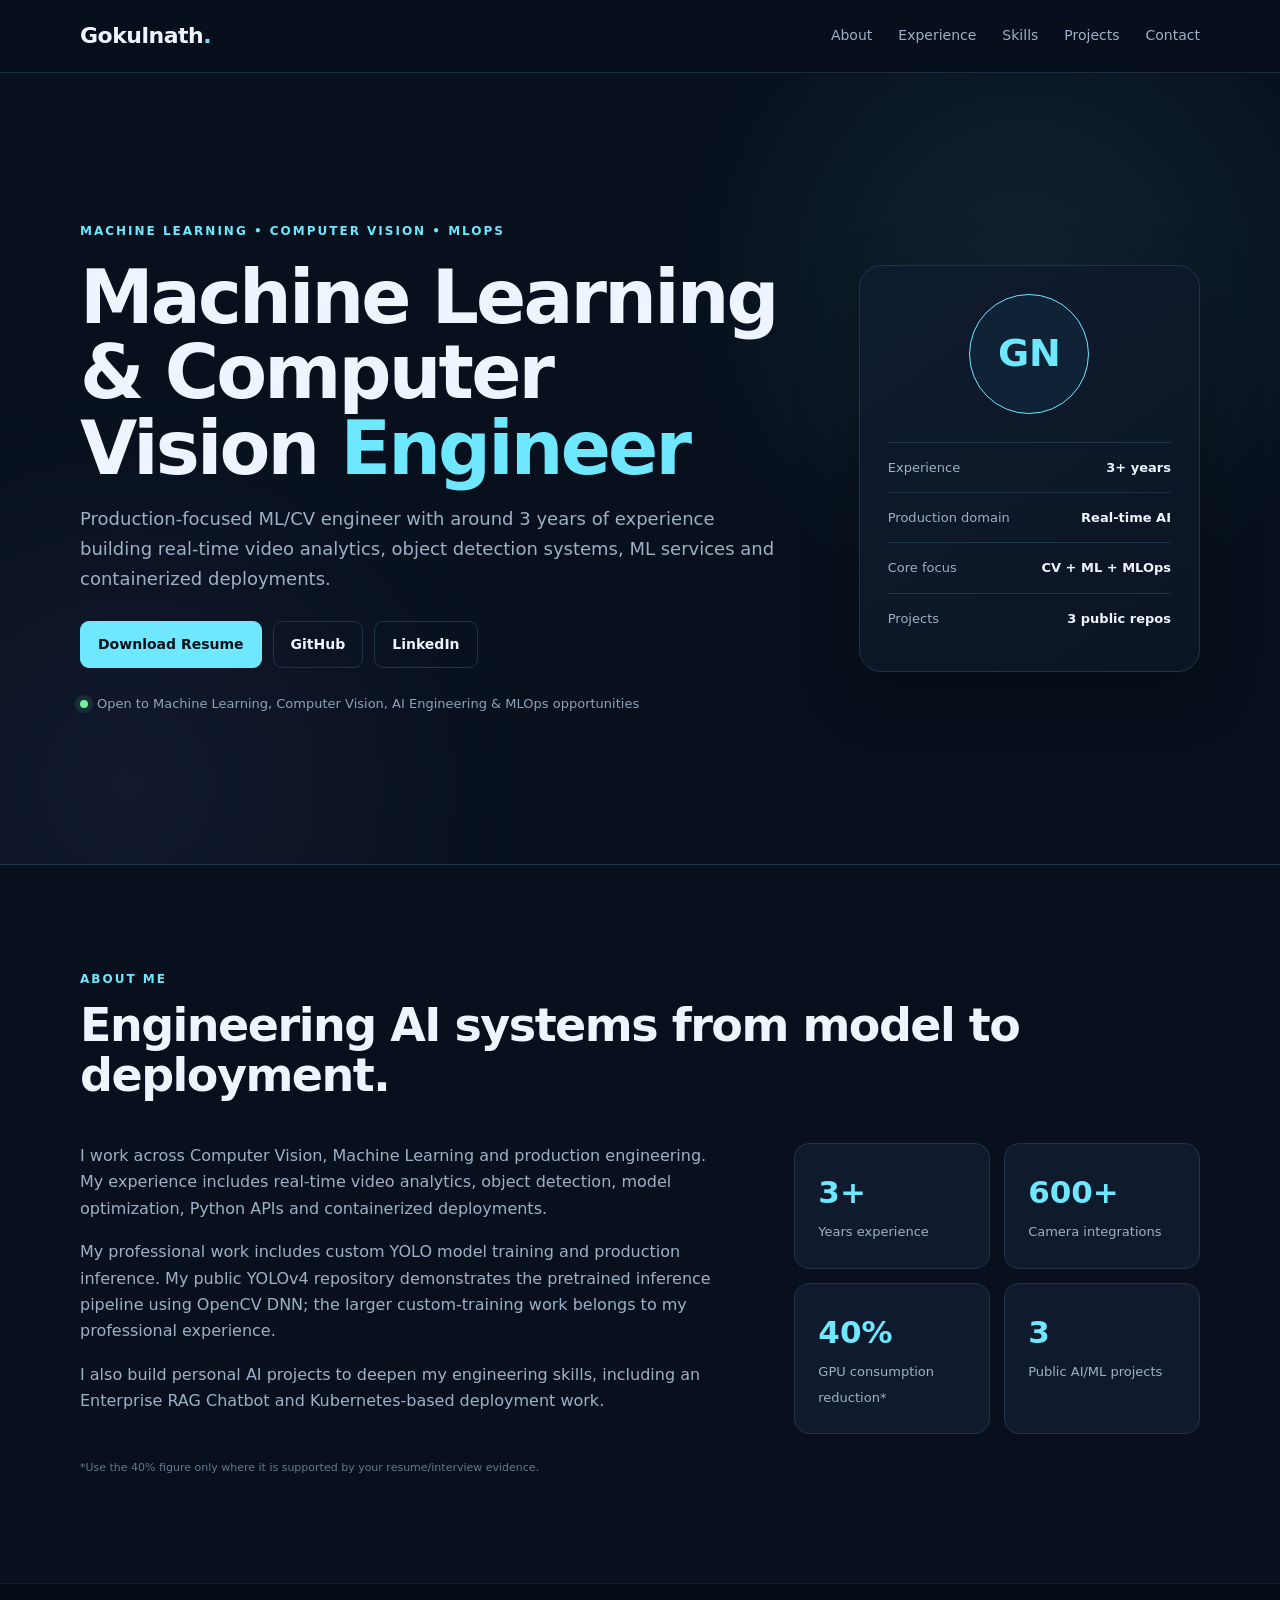
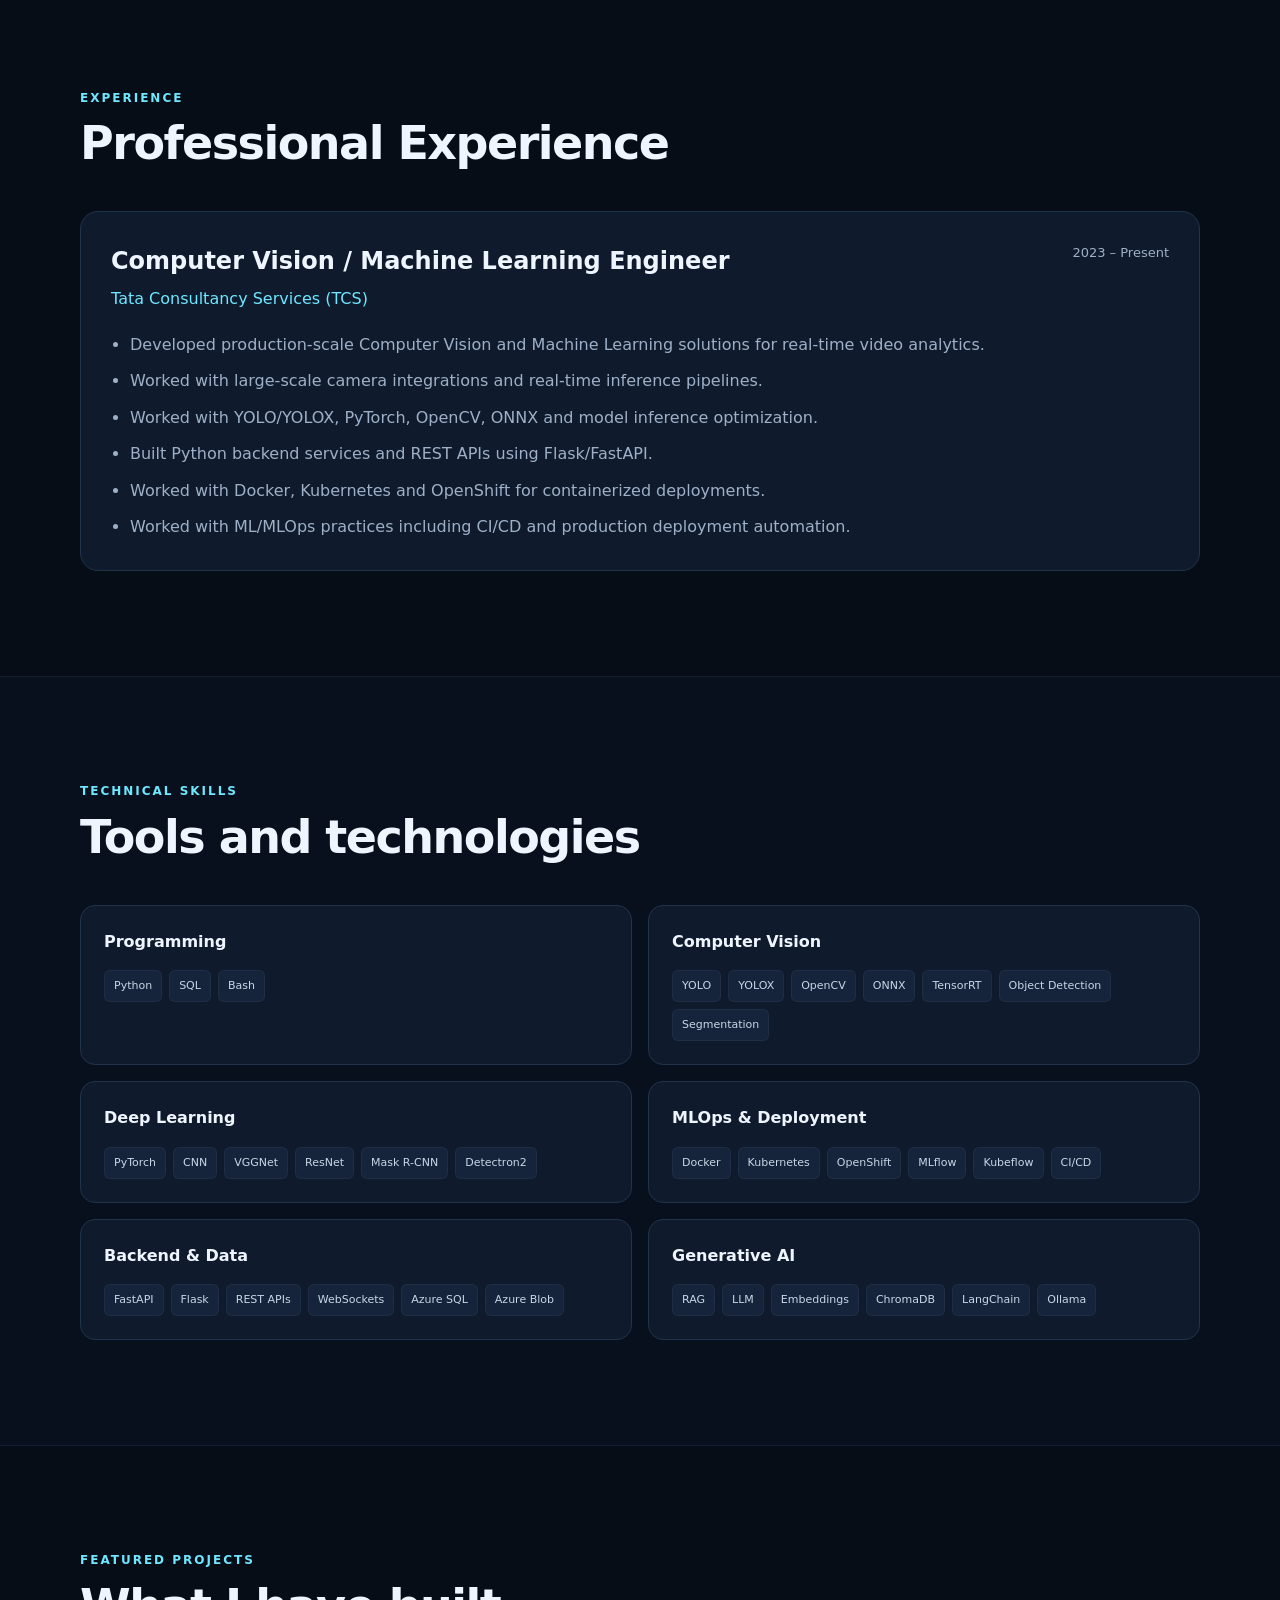
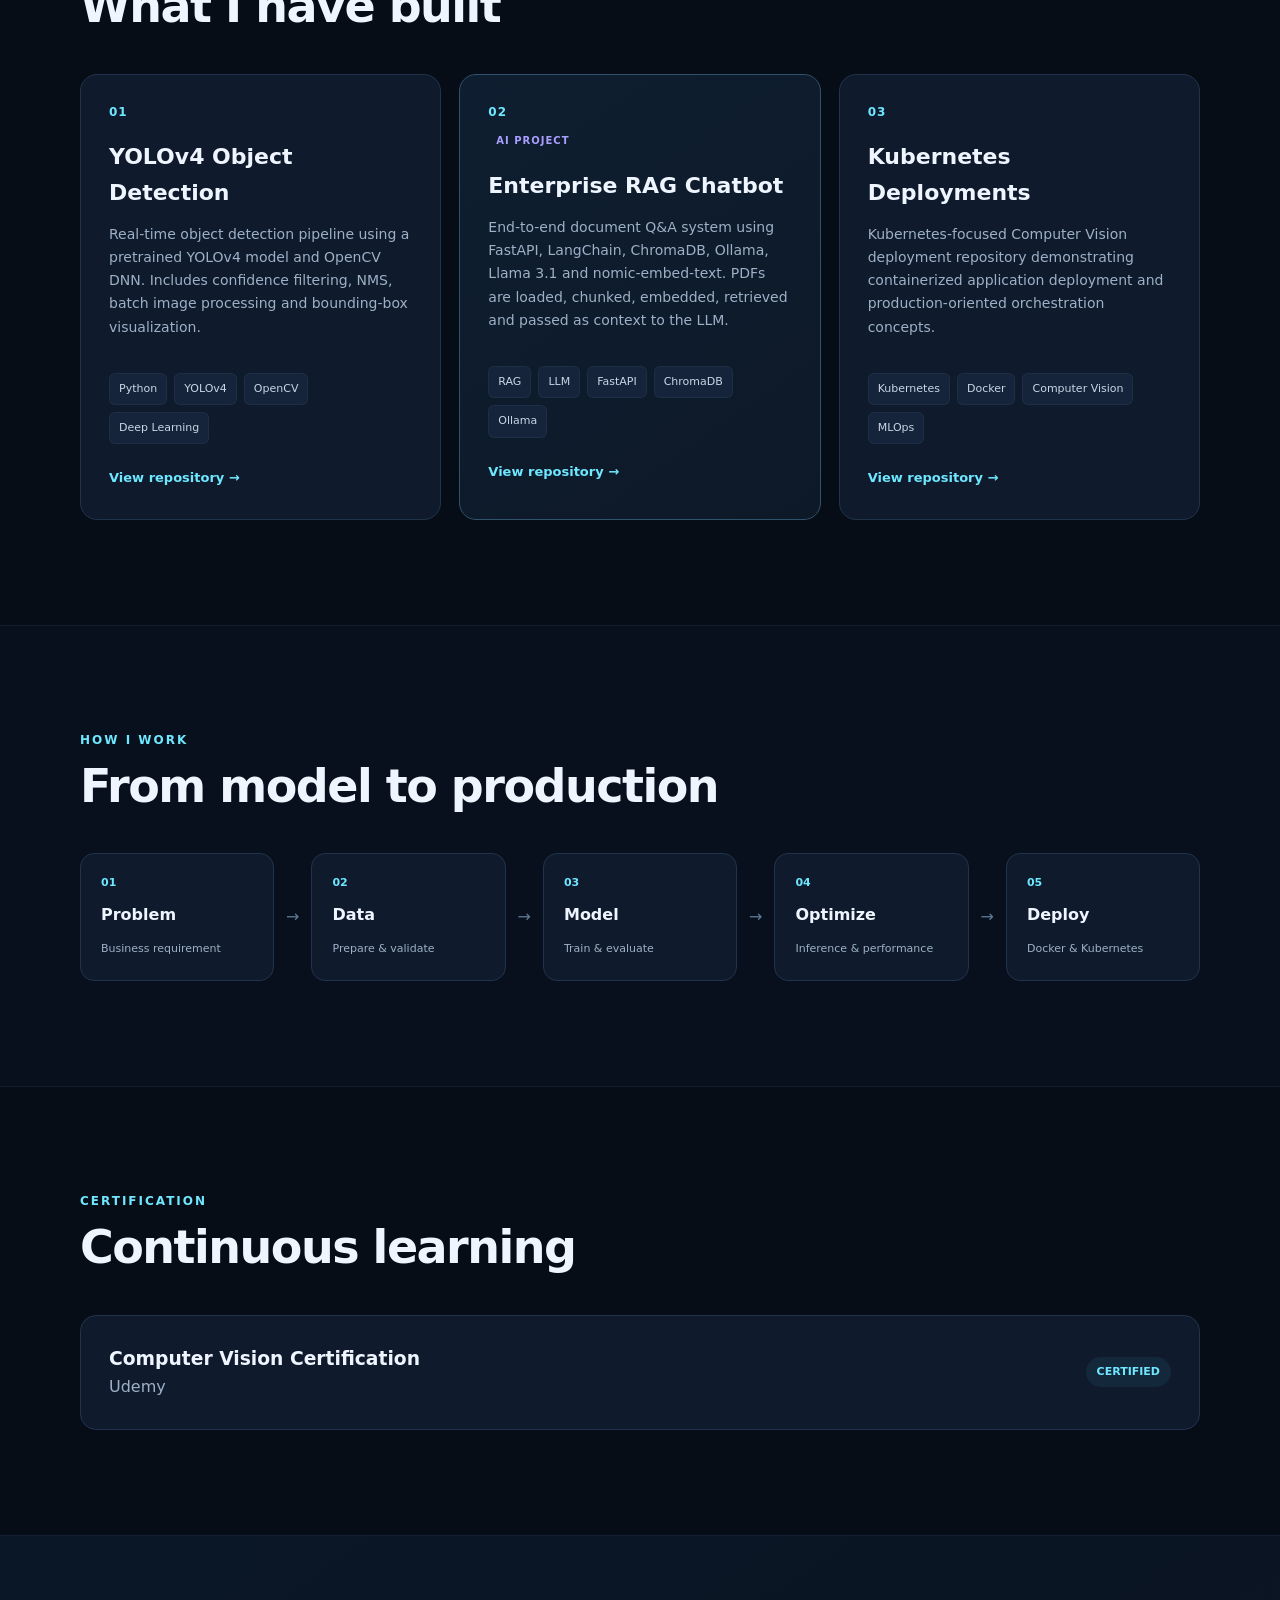
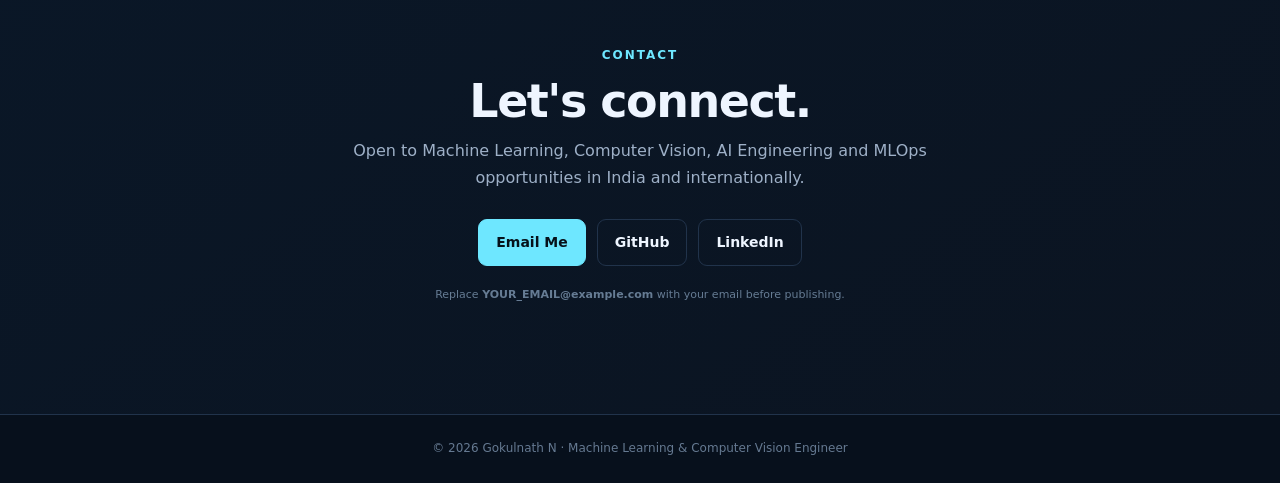
==== index.html @ 8a365bf9 "Add files via upload" ====
<!DOCTYPE html>
<html lang="en">
<head>
  <meta charset="UTF-8">
  <meta name="viewport" content="width=device-width, initial-scale=1.0">
  <meta name="description" content="Gokulnath N - Machine Learning, Computer Vision and MLOps Engineer">
  <meta name="theme-color" content="#08111f">
  <title>Gokulnath N | ML & Computer Vision Engineer</title>
  <link rel="stylesheet" href="style.css">
</head>
<body>
  <header class="site-header">
    <div class="container nav">
      <a class="brand" href="#home">Gokulnath<span>.</span></a>
      <button class="menu-toggle" id="menuToggle" aria-label="Open navigation">☰</button>
      <nav id="navMenu">
        <a href="#about">About</a>
        <a href="#experience">Experience</a>
        <a href="#skills">Skills</a>
        <a href="#projects">Projects</a>
        <a href="#contact">Contact</a>
      </nav>
    </div>
  </header>

  <main>
    <section class="hero" id="home">
      <div class="container hero-grid">
        <div class="hero-copy">
          <div class="eyebrow">MACHINE LEARNING • COMPUTER VISION • MLOPS</div>
          <h1>Machine Learning &amp; Computer Vision <span>Engineer</span></h1>
          <p class="lead">
            Production-focused ML/CV engineer with around 3 years of experience
            building real-time video analytics, object detection systems,
            ML services and containerized deployments.
          </p>
          <div class="actions">
            <a class="btn btn-primary" href="assets/resume.pdf" target="_blank" rel="noopener">Download Resume</a>
            <a class="btn btn-secondary" href="https://github.com/GOKULNATH152" target="_blank" rel="noopener">GitHub</a>
            <a class="btn btn-secondary" href="https://www.linkedin.com/in/gokulnath-n-b8690b247" target="_blank" rel="noopener">LinkedIn</a>
          </div>
          <div class="availability">
            <span class="pulse"></span>
            Open to Machine Learning, Computer Vision, AI Engineering &amp; MLOps opportunities
          </div>
        </div>

        <div class="hero-panel">
          <div class="initials">GN</div>
          <div class="panel-line"><span>Experience</span><strong>3+ years</strong></div>
          <div class="panel-line"><span>Production domain</span><strong>Real-time AI</strong></div>
          <div class="panel-line"><span>Core focus</span><strong>CV + ML + MLOps</strong></div>
          <div class="panel-line"><span>Projects</span><strong>3 public repos</strong></div>
        </div>
      </div>
    </section>

    <section class="section" id="about">
      <div class="container">
        <div class="section-kicker">ABOUT ME</div>
        <h2>Engineering AI systems from model to deployment.</h2>
        <div class="about-grid">
          <div class="prose">
            <p>
              I work across Computer Vision, Machine Learning and production
              engineering. My experience includes real-time video analytics,
              object detection, model optimization, Python APIs and
              containerized deployments.
            </p>
            <p>
              My professional work includes custom YOLO model training and
              production inference. My public YOLOv4 repository demonstrates
              the pretrained inference pipeline using OpenCV DNN; the larger
              custom-training work belongs to my professional experience.
            </p>
            <p>
              I also build personal AI projects to deepen my engineering
              skills, including an Enterprise RAG Chatbot and Kubernetes-based
              deployment work.
            </p>
          </div>
          <div class="stats">
            <div class="stat"><strong>3+</strong><span>Years experience</span></div>
            <div class="stat"><strong>600+</strong><span>Camera integrations</span></div>
            <div class="stat"><strong>40%</strong><span>GPU consumption reduction*</span></div>
            <div class="stat"><strong>3</strong><span>Public AI/ML projects</span></div>
          </div>
        </div>
        <p class="fineprint">*Use the 40% figure only where it is supported by your resume/interview evidence.</p>
      </div>
    </section>

    <section class="section section-dark" id="experience">
      <div class="container">
        <div class="section-kicker">EXPERIENCE</div>
        <h2>Professional Experience</h2>
        <article class="experience-card">
          <div class="experience-top">
            <div>
              <h3>Computer Vision / Machine Learning Engineer</h3>
              <p class="company">Tata Consultancy Services (TCS)</p>
            </div>
            <span class="date">2023 – Present</span>
          </div>
          <ul>
            <li>Developed production-scale Computer Vision and Machine Learning solutions for real-time video analytics.</li>
            <li>Worked with large-scale camera integrations and real-time inference pipelines.</li>
            <li>Worked with YOLO/YOLOX, PyTorch, OpenCV, ONNX and model inference optimization.</li>
            <li>Built Python backend services and REST APIs using Flask/FastAPI.</li>
            <li>Worked with Docker, Kubernetes and OpenShift for containerized deployments.</li>
            <li>Worked with ML/MLOps practices including CI/CD and production deployment automation.</li>
          </ul>
        </article>
      </div>
    </section>

    <section class="section" id="skills">
      <div class="container">
        <div class="section-kicker">TECHNICAL SKILLS</div>
        <h2>Tools and technologies</h2>
        <div class="skill-groups">
          <div class="skill-group">
            <h3>Programming</h3>
            <div class="tags"><span>Python</span><span>SQL</span><span>Bash</span></div>
          </div>
          <div class="skill-group">
            <h3>Computer Vision</h3>
            <div class="tags"><span>YOLO</span><span>YOLOX</span><span>OpenCV</span><span>ONNX</span><span>TensorRT</span><span>Object Detection</span><span>Segmentation</span></div>
          </div>
          <div class="skill-group">
            <h3>Deep Learning</h3>
            <div class="tags"><span>PyTorch</span><span>CNN</span><span>VGGNet</span><span>ResNet</span><span>Mask R-CNN</span><span>Detectron2</span></div>
          </div>
          <div class="skill-group">
            <h3>MLOps &amp; Deployment</h3>
            <div class="tags"><span>Docker</span><span>Kubernetes</span><span>OpenShift</span><span>MLflow</span><span>Kubeflow</span><span>CI/CD</span></div>
          </div>
          <div class="skill-group">
            <h3>Backend &amp; Data</h3>
            <div class="tags"><span>FastAPI</span><span>Flask</span><span>REST APIs</span><span>WebSockets</span><span>Azure SQL</span><span>Azure Blob</span></div>
          </div>
          <div class="skill-group">
            <h3>Generative AI</h3>
            <div class="tags"><span>RAG</span><span>LLM</span><span>Embeddings</span><span>ChromaDB</span><span>LangChain</span><span>Ollama</span></div>
          </div>
        </div>
      </div>
    </section>

    <section class="section section-dark" id="projects">
      <div class="container">
        <div class="section-kicker">FEATURED PROJECTS</div>
        <h2>What I have built</h2>
        <div class="projects">

          <article class="project">
            <div class="project-index">01</div>
            <h3>YOLOv4 Object Detection</h3>
            <p>
              Real-time object detection pipeline using a pretrained YOLOv4
              model and OpenCV DNN. Includes confidence filtering, NMS,
              batch image processing and bounding-box visualization.
            </p>
            <div class="tags"><span>Python</span><span>YOLOv4</span><span>OpenCV</span><span>Deep Learning</span></div>
            <a class="project-link" href="https://github.com/GOKULNATH152/YOLOv4_Object_Detection" target="_blank" rel="noopener">View repository →</a>
          </article>

          <article class="project featured">
            <div class="project-index">02</div>
            <div class="featured-label">AI PROJECT</div>
            <h3>Enterprise RAG Chatbot</h3>
            <p>
              End-to-end document Q&amp;A system using FastAPI, LangChain,
              ChromaDB, Ollama, Llama 3.1 and nomic-embed-text. PDFs are
              loaded, chunked, embedded, retrieved and passed as context
              to the LLM.
            </p>
            <div class="tags"><span>RAG</span><span>LLM</span><span>FastAPI</span><span>ChromaDB</span><span>Ollama</span></div>
            <a class="project-link" href="https://github.com/GOKULNATH152/Enterprise-RAG-Chatbot" target="_blank" rel="noopener">View repository →</a>
          </article>

          <article class="project">
            <div class="project-index">03</div>
            <h3>Kubernetes Deployments</h3>
            <p>
              Kubernetes-focused Computer Vision deployment repository
              demonstrating containerized application deployment and
              production-oriented orchestration concepts.
            </p>
            <div class="tags"><span>Kubernetes</span><span>Docker</span><span>Computer Vision</span><span>MLOps</span></div>
            <a class="project-link" href="https://github.com/GOKULNATH152/kubernetes-deployments" target="_blank" rel="noopener">View repository →</a>
          </article>

        </div>
      </div>
    </section>

    <section class="section" id="architecture">
      <div class="container">
        <div class="section-kicker">HOW I WORK</div>
        <h2>From model to production</h2>
        <div class="flow">
          <div><span>01</span><strong>Problem</strong><small>Business requirement</small></div>
          <i>→</i>
          <div><span>02</span><strong>Data</strong><small>Prepare &amp; validate</small></div>
          <i>→</i>
          <div><span>03</span><strong>Model</strong><small>Train &amp; evaluate</small></div>
          <i>→</i>
          <div><span>04</span><strong>Optimize</strong><small>Inference &amp; performance</small></div>
          <i>→</i>
          <div><span>05</span><strong>Deploy</strong><small>Docker &amp; Kubernetes</small></div>
        </div>
      </div>
    </section>

    <section class="section section-dark" id="certification">
      <div class="container">
        <div class="section-kicker">CERTIFICATION</div>
        <h2>Continuous learning</h2>
        <div class="cert-card">
          <div>
            <h3>Computer Vision Certification</h3>
            <p>Udemy</p>
          </div>
          <span>Certified</span>
        </div>
      </div>
    </section>

    <section class="contact" id="contact">
      <div class="container contact-inner">
        <div class="section-kicker">CONTACT</div>
        <h2>Let's connect.</h2>
        <p>
          Open to Machine Learning, Computer Vision, AI Engineering and
          MLOps opportunities in India and internationally.
        </p>
        <div class="actions center">
          <a class="btn btn-primary" href="mailto:YOUR_EMAIL@example.com">Email Me</a>
          <a class="btn btn-secondary" href="https://github.com/GOKULNATH152" target="_blank" rel="noopener">GitHub</a>
          <a class="btn btn-secondary" href="https://www.linkedin.com/in/gokulnath-n-b8690b247" target="_blank" rel="noopener">LinkedIn</a>
        </div>
        <p class="email-note">Replace <strong>YOUR_EMAIL@example.com</strong> with your email before publishing.</p>
      </div>
    </section>
  </main>

  <footer>
    <div class="container">© <span id="year"></span> Gokulnath N · Machine Learning &amp; Computer Vision Engineer</div>
  </footer>

  <script src="script.js"></script>
</body>
</html>
---- style.css ----
*{box-sizing:border-box;margin:0;padding:0}
:root{--bg:#07101c;--bg2:#0b1524;--card:#0f1b2d;--line:#21334b;--text:#eef5ff;--muted:#9eb0c7;--accent:#6ee7ff;--accent2:#8b7cff}
html{scroll-behavior:smooth}
body{font-family:Inter,ui-sans-serif,system-ui,-apple-system,BlinkMacSystemFont,"Segoe UI",sans-serif;background:var(--bg);color:var(--text);line-height:1.65}
a{color:inherit;text-decoration:none}
.container{width:min(1120px,92%);margin:auto}
.site-header{position:sticky;top:0;z-index:50;background:rgba(7,16,28,.86);backdrop-filter:blur(14px);border-bottom:1px solid rgba(33,51,75,.8)}
.nav{height:72px;display:flex;align-items:center;justify-content:space-between}
.brand{font-size:22px;font-weight:800;letter-spacing:-.5px}.brand span{color:var(--accent)}
nav{display:flex;gap:26px}nav a{font-size:14px;color:var(--muted);transition:.2s}nav a:hover{color:var(--accent)}
.menu-toggle{display:none;background:none;border:0;color:#fff;font-size:26px}
.hero{min-height:88vh;display:flex;align-items:center;border-bottom:1px solid var(--line);background:radial-gradient(circle at 80% 25%,rgba(110,231,255,.09),transparent 30%),radial-gradient(circle at 10% 90%,rgba(139,124,255,.08),transparent 30%)}
.hero-grid{display:grid;grid-template-columns:1.35fr .65fr;gap:70px;align-items:center;padding:80px 0}
.eyebrow,.section-kicker{color:var(--accent);font-size:12px;font-weight:800;letter-spacing:2px}
h1{font-size:clamp(44px,6vw,74px);line-height:1.02;letter-spacing:-2.8px;margin:18px 0}h1 span{color:var(--accent)}
h2{font-size:clamp(32px,4vw,46px);line-height:1.1;letter-spacing:-1.5px;margin:10px 0 42px}
.lead{max-width:760px;color:var(--muted);font-size:18px}
.actions{display:flex;flex-wrap:wrap;gap:11px;margin-top:28px}.center{justify-content:center}
.btn{display:inline-flex;align-items:center;justify-content:center;padding:11px 17px;border-radius:9px;font-size:14px;font-weight:750;transition:.2s;border:1px solid var(--line)}
.btn:hover{transform:translateY(-2px)}.btn-primary{background:var(--accent);color:#06111a;border-color:var(--accent)}.btn-secondary{background:transparent;color:var(--text)}
.btn-secondary:hover{border-color:var(--accent);color:var(--accent)}
.availability{display:flex;align-items:center;gap:9px;margin-top:25px;color:#8ea2bb;font-size:13px}.pulse{width:8px;height:8px;border-radius:50%;background:#72f1a1;box-shadow:0 0 0 5px rgba(114,241,161,.1)}
.hero-panel{background:linear-gradient(145deg,#0f1c2f,#0b1422);border:1px solid var(--line);border-radius:22px;padding:28px;box-shadow:0 20px 60px rgba(0,0,0,.25)}
.initials{width:120px;height:120px;border-radius:50%;margin:0 auto 28px;display:grid;place-items:center;border:1px solid var(--accent);background:#102235;color:var(--accent);font-size:38px;font-weight:850}
.panel-line{display:flex;justify-content:space-between;gap:18px;padding:14px 0;border-top:1px solid var(--line);font-size:13px}.panel-line span{color:var(--muted)}.panel-line strong{font-weight:700;text-align:right}
.section{padding:105px 0}.section-dark{background:#060d17;border-top:1px solid rgba(33,51,75,.5);border-bottom:1px solid rgba(33,51,75,.5)}
.about-grid{display:grid;grid-template-columns:1.35fr .85fr;gap:70px}.prose p{color:var(--muted);font-size:16px;margin-bottom:17px}
.stats{display:grid;grid-template-columns:1fr 1fr;gap:14px}.stat{padding:23px;border:1px solid var(--line);border-radius:15px;background:var(--card)}.stat strong{display:block;font-size:31px;color:var(--accent)}.stat span{color:var(--muted);font-size:13px}.fineprint{margin-top:25px;color:#647890;font-size:11px}
.experience-card{border:1px solid var(--line);background:var(--card);border-radius:18px;padding:30px}.experience-top{display:flex;justify-content:space-between;gap:20px;margin-bottom:20px}.experience-card h3{font-size:24px}.company{color:var(--accent);margin-top:4px}.date{color:var(--muted);font-size:13px;white-space:nowrap}.experience-card li{margin:10px 0 0 19px;color:var(--muted)}
.skill-groups{display:grid;grid-template-columns:repeat(2,1fr);gap:16px}.skill-group{padding:23px;border:1px solid var(--line);background:var(--card);border-radius:15px}.skill-group h3{font-size:16px;margin-bottom:15px}.tags{display:flex;flex-wrap:wrap;gap:7px}.tags span{font-size:11px;color:#c9d6e7;padding:6px 9px;border-radius:6px;background:#15243a;border:1px solid rgba(33,51,75,.7)}
.projects{display:grid;grid-template-columns:repeat(3,1fr);gap:18px}.project{position:relative;padding:28px;border:1px solid var(--line);background:var(--card);border-radius:17px;transition:.25s}.project:hover{transform:translateY(-5px);border-color:#3f6287}.project.featured{border-color:#2e536a;background:linear-gradient(145deg,#0e1e30,#0e1928)}.project-index{color:var(--accent);font-size:12px;font-weight:800;letter-spacing:1px}.featured-label{display:inline-block;margin:10px 0 0 8px;color:#a89fff;font-size:10px;font-weight:800;letter-spacing:1px}.project h3{font-size:22px;margin:16px 0 12px}.project p{min-height:150px;color:var(--muted);font-size:14px}.project-link{display:inline-block;margin-top:23px;color:var(--accent);font-weight:750;font-size:13px}
.flow{display:grid;grid-template-columns:1fr auto 1fr auto 1fr auto 1fr auto 1fr;align-items:center;gap:12px}.flow>div{min-height:125px;padding:20px;border:1px solid var(--line);border-radius:14px;background:var(--card)}.flow span{display:block;color:var(--accent);font-size:11px;font-weight:800}.flow strong{display:block;margin:10px 0 5px}.flow small{color:var(--muted);font-size:11px}.flow i{font-style:normal;color:#5f7894}
.cert-card{display:flex;align-items:center;justify-content:space-between;padding:28px;border:1px solid var(--line);border-radius:16px;background:var(--card)}.cert-card p{color:var(--muted)}.cert-card>span{padding:6px 11px;border-radius:20px;background:#13283a;color:var(--accent);font-size:11px;font-weight:800;text-transform:uppercase}
.contact{padding:110px 0;text-align:center;background:linear-gradient(145deg,#0a1727,#0b1421)}.contact h2{margin-bottom:12px}.contact-inner>p{max-width:650px;margin:auto;color:var(--muted)}.email-note{margin-top:20px!important;font-size:11px;color:#667c94!important}
footer{padding:24px 0;text-align:center;color:#657991;font-size:12px;border-top:1px solid var(--line)}
@media(max-width:900px){.hero-grid,.about-grid{grid-template-columns:1fr}.hero-panel{max-width:500px}.projects{grid-template-columns:1fr}.flow{grid-template-columns:1fr}.flow i{display:none}.skill-groups{grid-template-columns:1fr}}
@media(max-width:700px){nav{display:none;position:absolute;top:72px;left:0;right:0;background:#07101c;border-bottom:1px solid var(--line);padding:18px;flex-direction:column;text-align:center}nav.open{display:flex}.menu-toggle{display:block}h1{letter-spacing:-1.8px}.section{padding:80px 0}.stats{grid-template-columns:1fr 1fr}.experience-top{flex-direction:column}.date{white-space:normal}}
@media(max-width:450px){.stats{grid-template-columns:1fr}.hero-grid{padding:65px 0}.hero-panel{padding:22px}.initials{width:100px;height:100px}.btn{width:100%}}
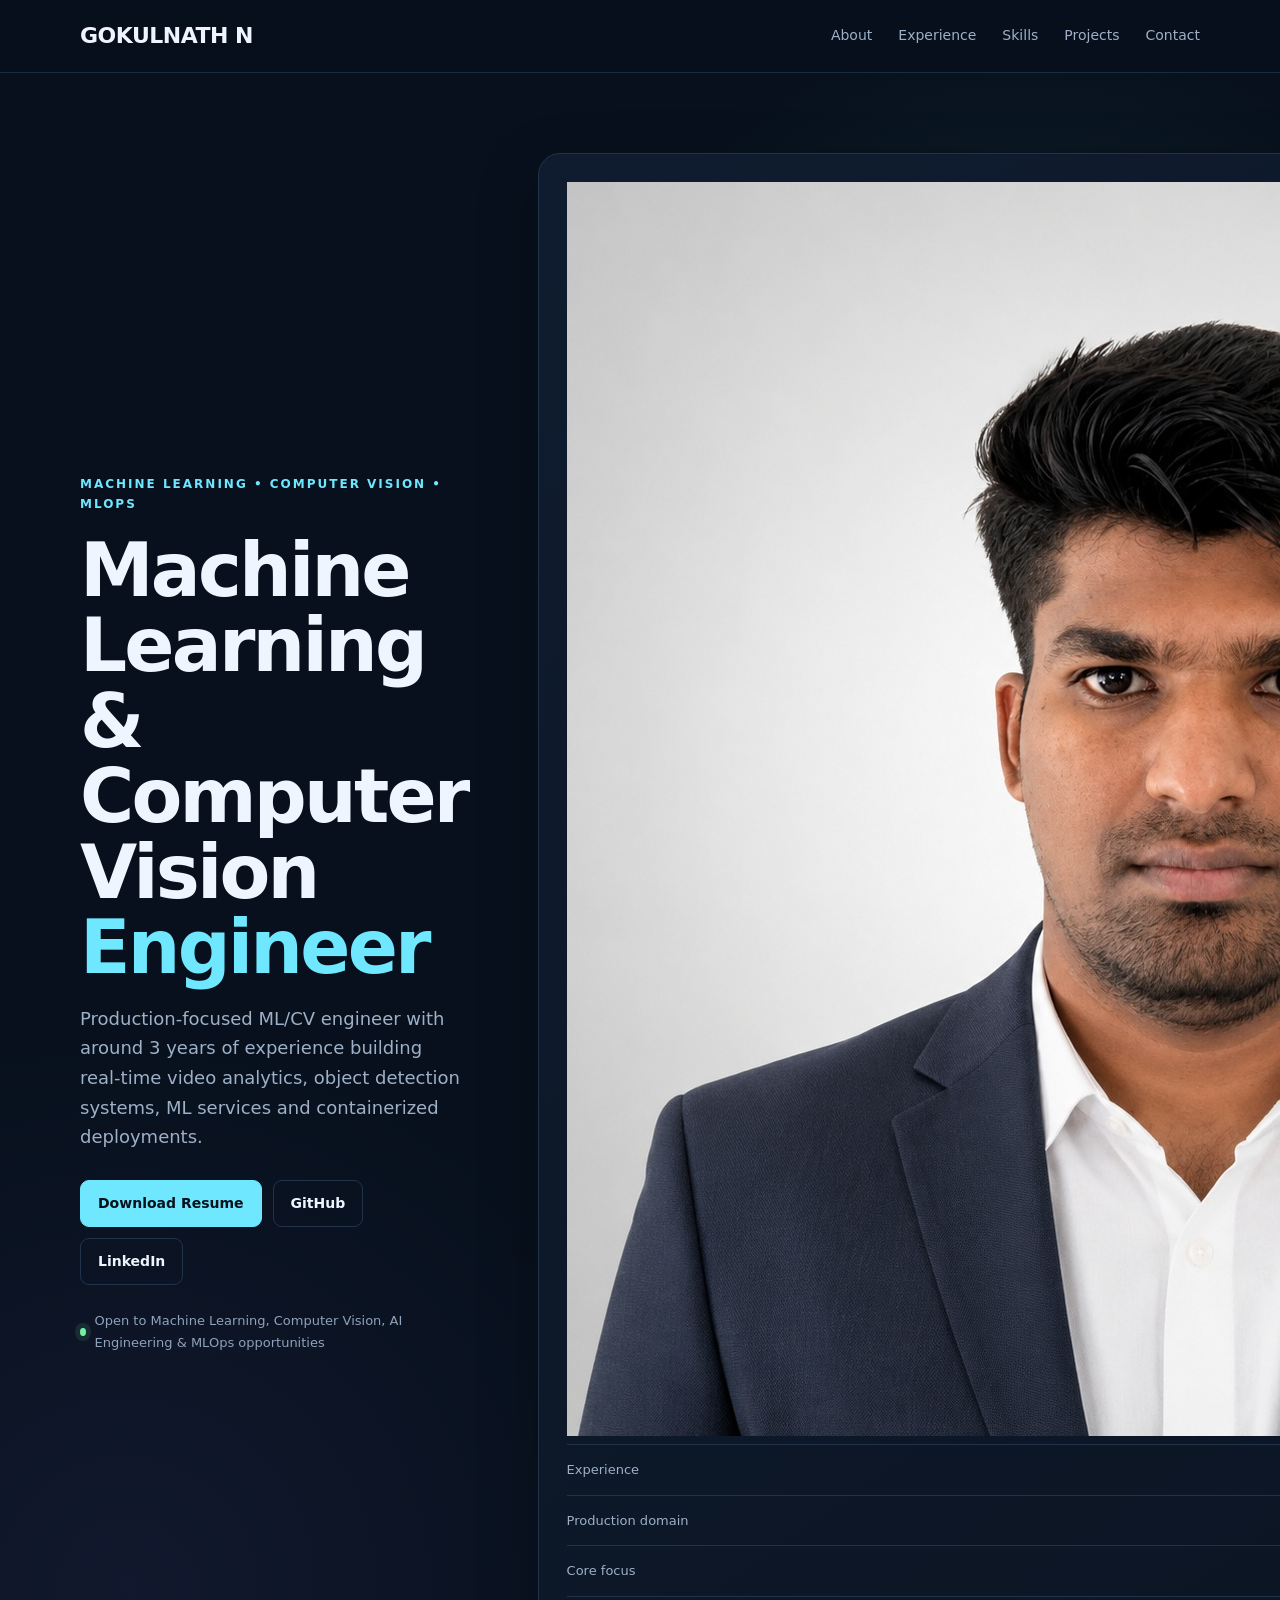
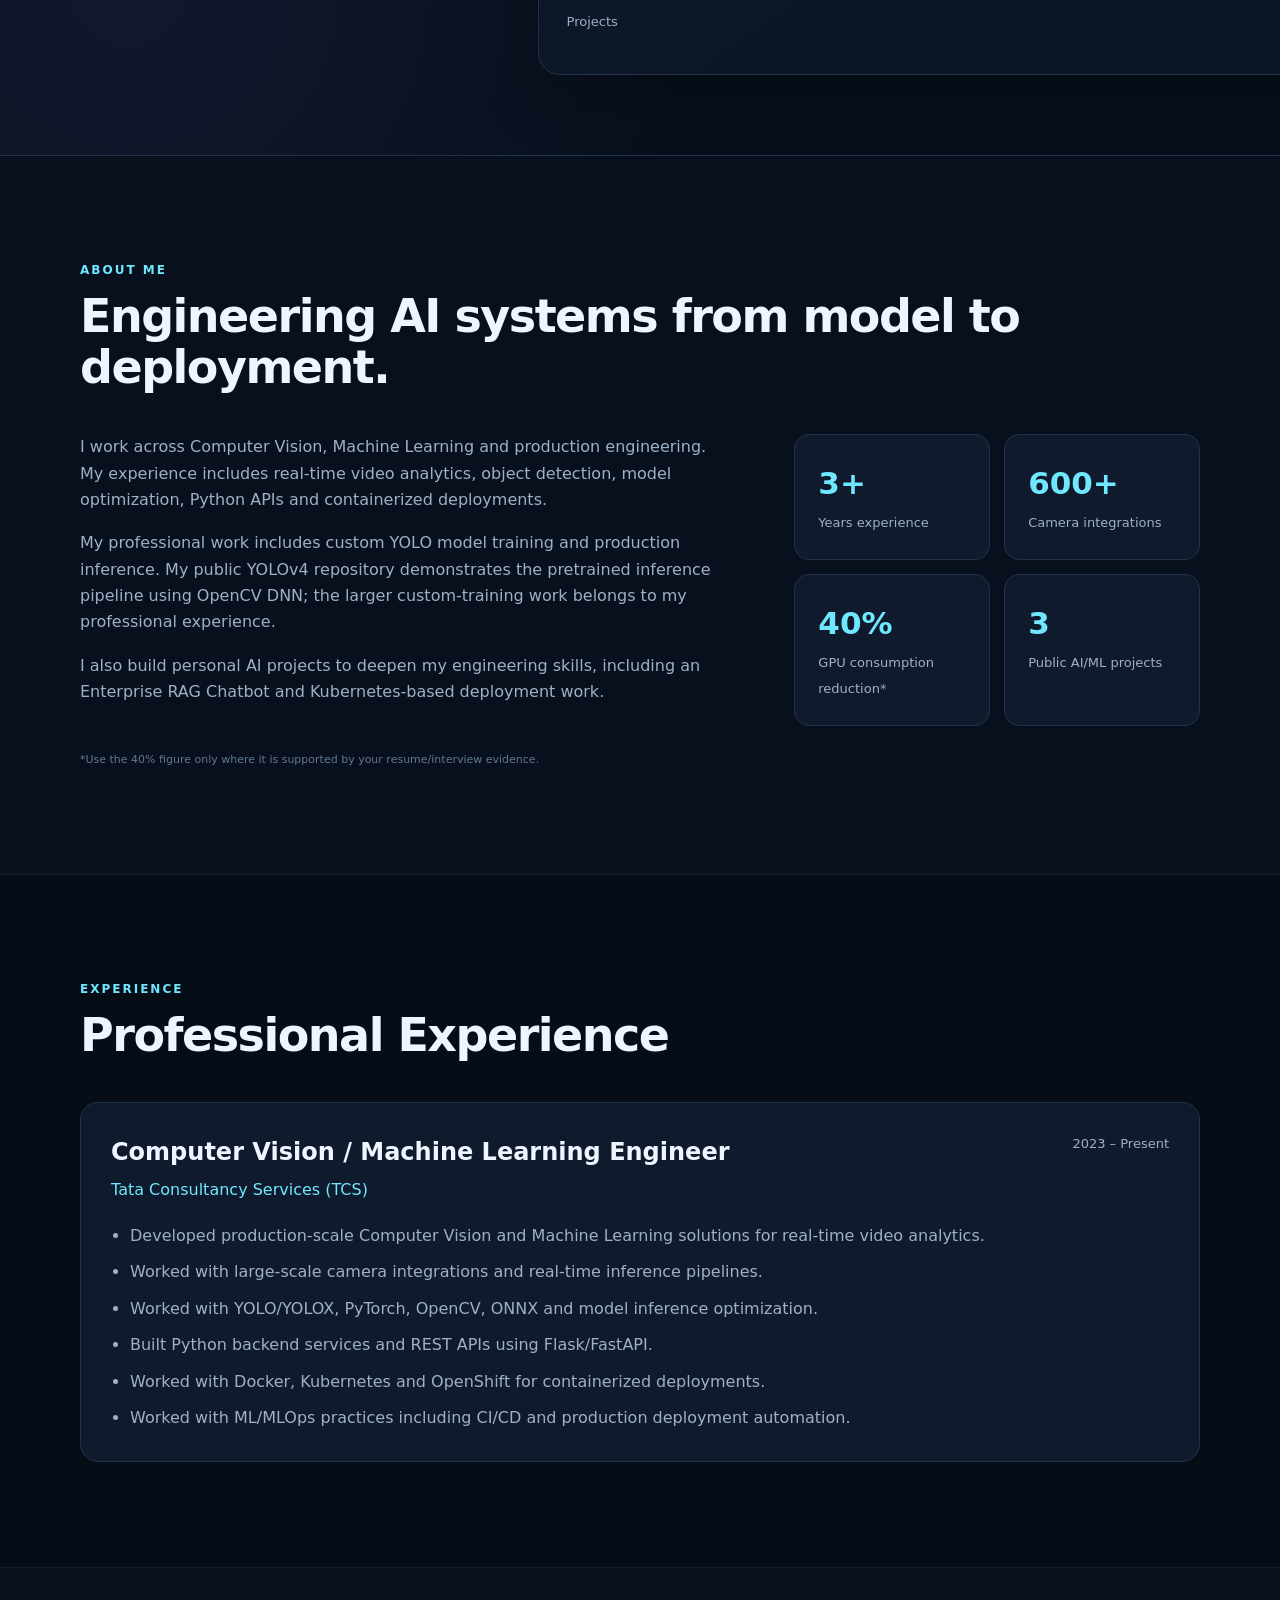
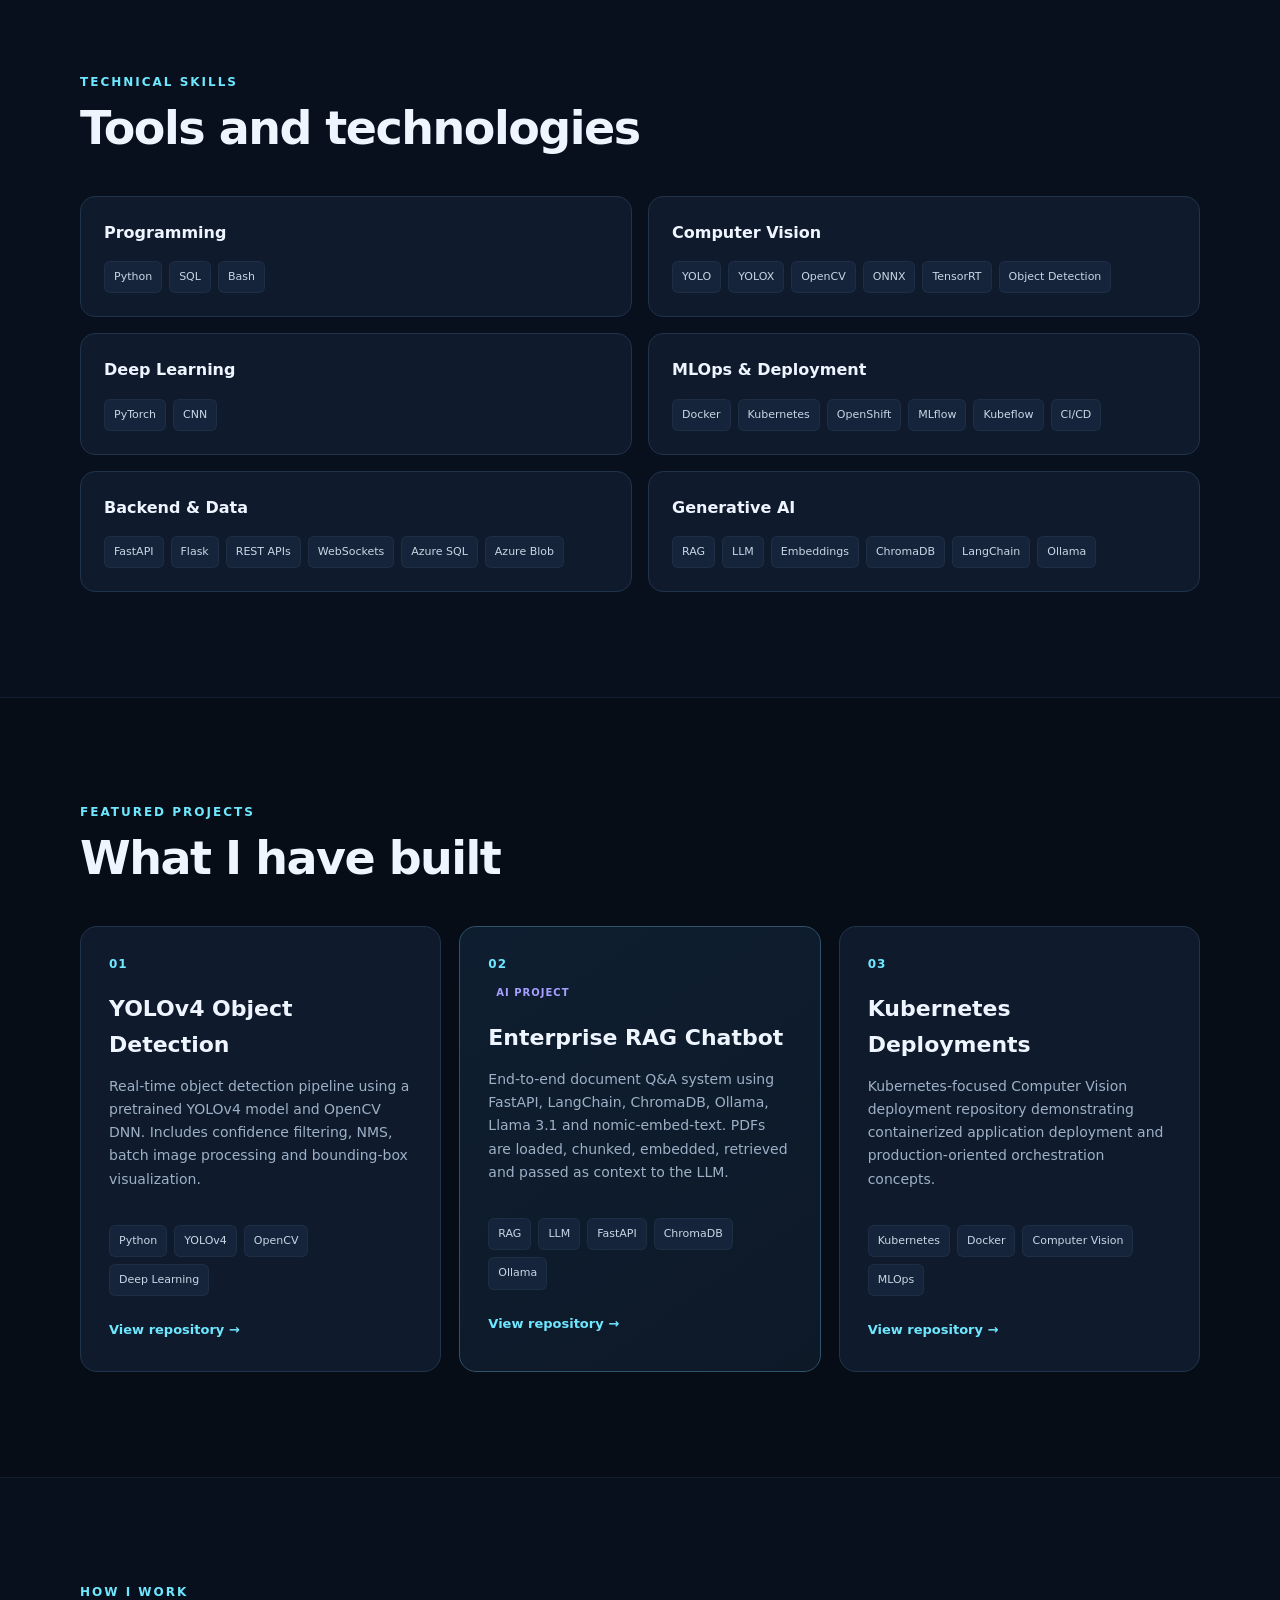
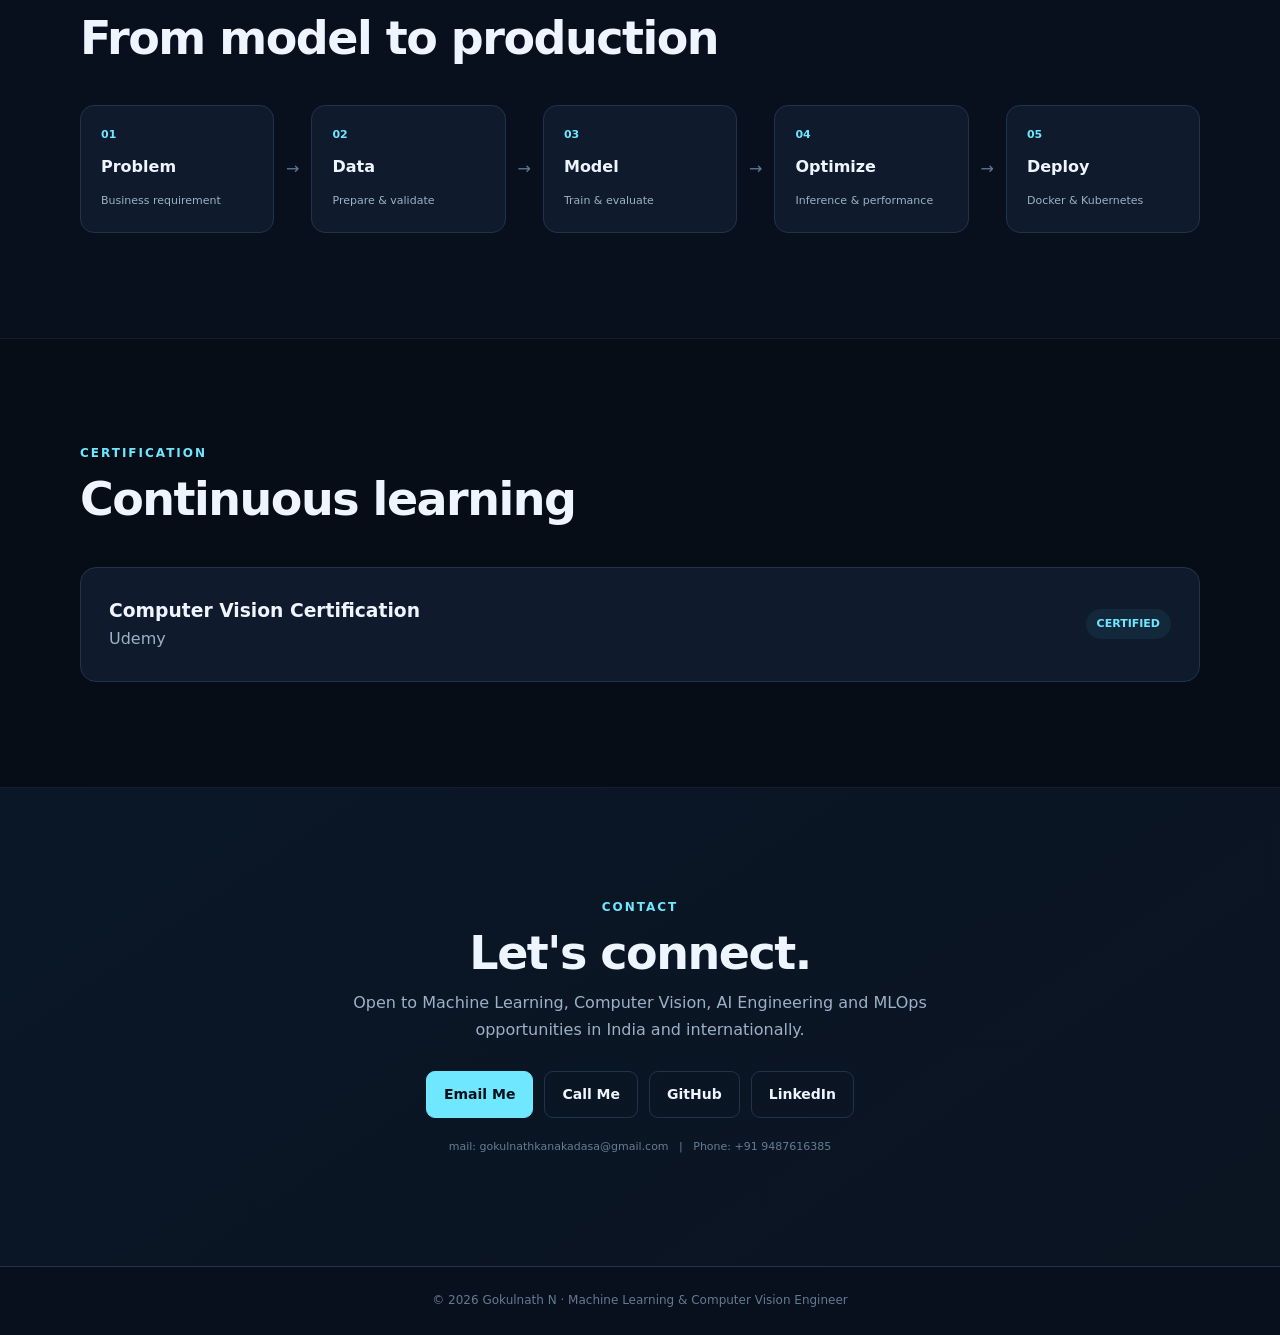
==== commit a5e15a12: "added profile pic and required data" ====
--- a/index.html
+++ b/index.html
@@ -3,15 +3,15 @@
 <head>
   <meta charset="UTF-8">
   <meta name="viewport" content="width=device-width, initial-scale=1.0">
-  <meta name="description" content="Gokulnath N - Machine Learning, Computer Vision and MLOps Engineer">
+  <meta name="description" content="GOKULNATH N - Machine Learning, Computer Vision and MLOps Engineer">
   <meta name="theme-color" content="#08111f">
-  <title>Gokulnath N | ML & Computer Vision Engineer</title>
+  <title>GOKULNATH N | ML & Computer Vision Engineer</title>
   <link rel="stylesheet" href="style.css">
 </head>
 <body>
   <header class="site-header">
     <div class="container nav">
-      <a class="brand" href="#home">Gokulnath<span>.</span></a>
+      <a class="brand" href="#home">GOKULNATH N<span></span></a>
       <button class="menu-toggle" id="menuToggle" aria-label="Open navigation">☰</button>
       <nav id="navMenu">
         <a href="#about">About</a>
@@ -46,7 +46,9 @@
         </div>
 
         <div class="hero-panel">
-          <div class="initials">GN</div>
+          <div class="profile-photo">
+          <img src="assets/profile.jpg" alt="Gokulnath N - Machine Learning Engineer">
+          </div>
           <div class="panel-line"><span>Experience</span><strong>3+ years</strong></div>
           <div class="panel-line"><span>Production domain</span><strong>Real-time AI</strong></div>
           <div class="panel-line"><span>Core focus</span><strong>CV + ML + MLOps</strong></div>
@@ -125,11 +127,11 @@
           </div>
           <div class="skill-group">
             <h3>Computer Vision</h3>
-            <div class="tags"><span>YOLO</span><span>YOLOX</span><span>OpenCV</span><span>ONNX</span><span>TensorRT</span><span>Object Detection</span><span>Segmentation</span></div>
+            <div class="tags"><span>YOLO</span><span>YOLOX</span><span>OpenCV</span><span>ONNX</span><span>TensorRT</span><span>Object Detection</span></div>
           </div>
           <div class="skill-group">
             <h3>Deep Learning</h3>
-            <div class="tags"><span>PyTorch</span><span>CNN</span><span>VGGNet</span><span>ResNet</span><span>Mask R-CNN</span><span>Detectron2</span></div>
+            <div class="tags"><span>PyTorch</span><span>CNN</span></div>
           </div>
           <div class="skill-group">
             <h3>MLOps &amp; Deployment</h3>
@@ -228,20 +230,58 @@
     </section>
 
     <section class="contact" id="contact">
-      <div class="container contact-inner">
-        <div class="section-kicker">CONTACT</div>
-        <h2>Let's connect.</h2>
-        <p>
-          Open to Machine Learning, Computer Vision, AI Engineering and
-          MLOps opportunities in India and internationally.
-        </p>
-        <div class="actions center">
-          <a class="btn btn-primary" href="mailto:YOUR_EMAIL@example.com">Email Me</a>
-          <a class="btn btn-secondary" href="https://github.com/GOKULNATH152" target="_blank" rel="noopener">GitHub</a>
-          <a class="btn btn-secondary" href="https://www.linkedin.com/in/gokulnath-n-b8690b247" target="_blank" rel="noopener">LinkedIn</a>
-        </div>
-        <p class="email-note">Replace <strong>YOUR_EMAIL@example.com</strong> with your email before publishing.</p>
-      </div>
+  <div class="container contact-inner">
+    <div class="section-kicker">CONTACT</div>
+
+    <h2>Let's connect.</h2>
+
+    <p>
+      Open to Machine Learning, Computer Vision, AI Engineering and
+      MLOps opportunities in India and internationally.
+    </p>
+
+    <div class="actions center">
+      <a
+  class="btn btn-primary"
+  href="https://mail.google.com/mail/?view=cm&fs=1&to=gokulnathkanakadasa@gmail.com"
+  target="_blank"
+  rel="noopener"
+>
+  Email Me
+</a>
+
+      <a
+        class="btn btn-secondary"
+        href="tel:+919487616385"
+      >
+        Call Me
+      </a>
+
+      <a
+        class="btn btn-secondary"
+        href="https://github.com/GOKULNATH152"
+        target="_blank"
+        rel="noopener"
+      >
+        GitHub
+      </a>
+
+      <a
+        class="btn btn-secondary"
+        href="https://www.linkedin.com/in/gokulnath-n-b8690b247"
+        target="_blank"
+        rel="noopener"
+      >
+        LinkedIn
+      </a>
+    </div>
+
+    <p class="email-note">
+      mail: gokulnathkanakadasa@gmail.com &nbsp; | &nbsp;
+      Phone: +91 9487616385
+    </p>
+  </div>
+</section>
     </section>
   </main>
 
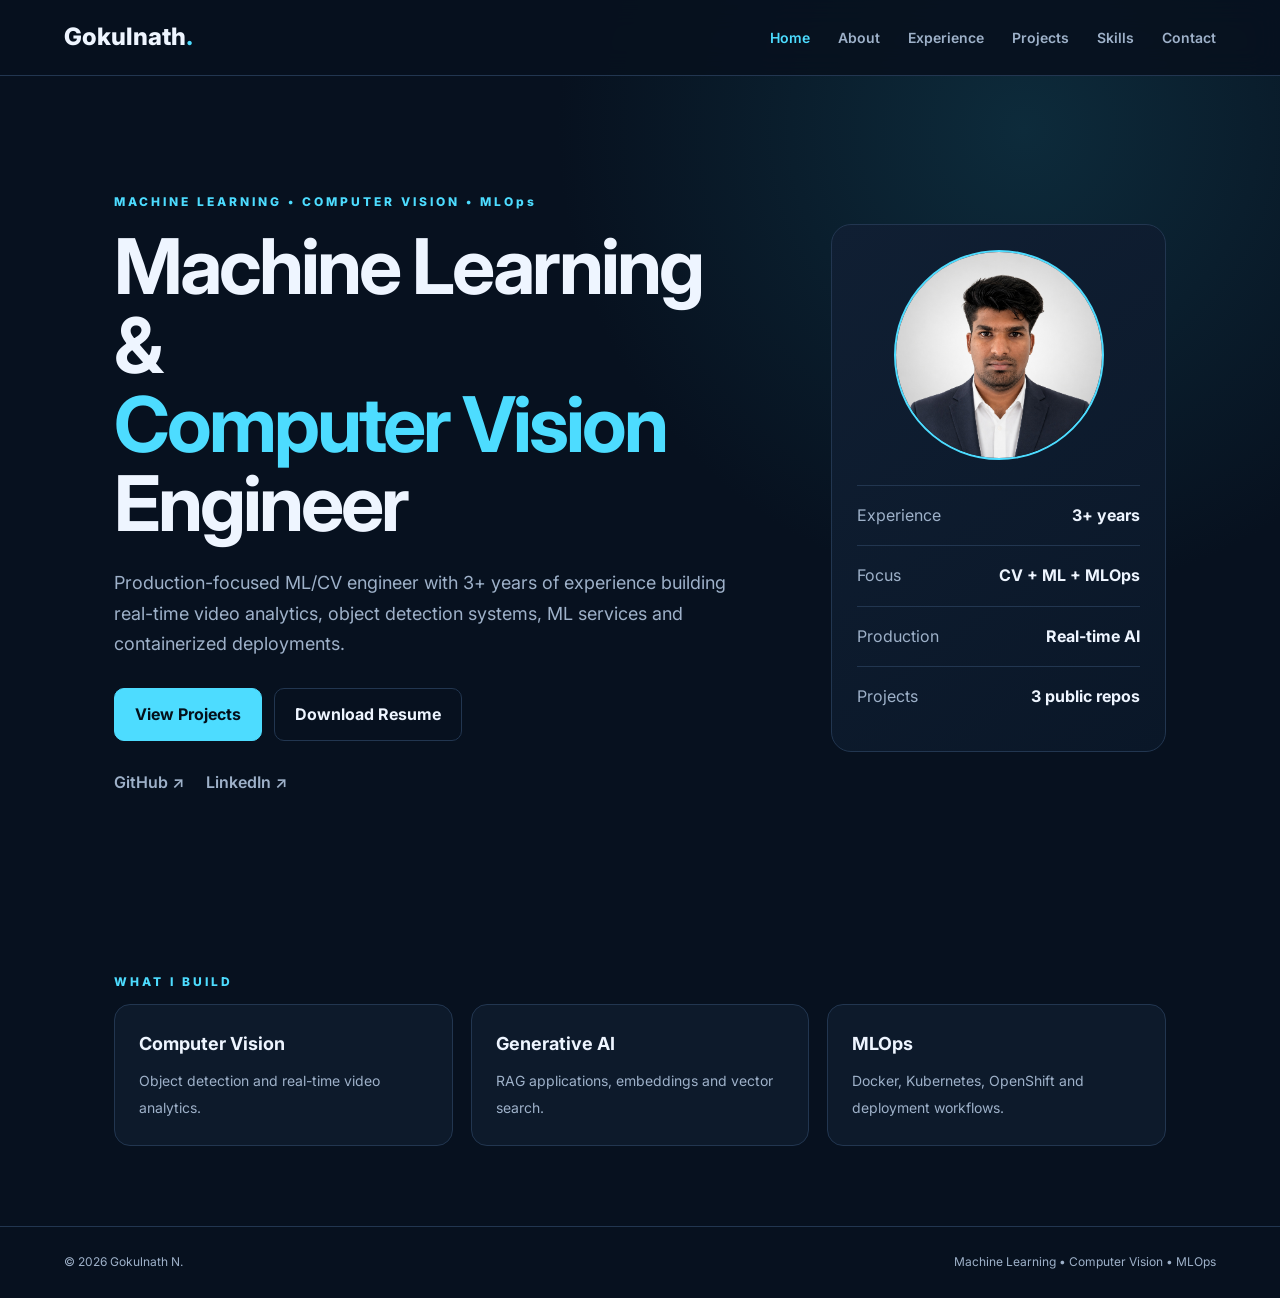
==== commit a398370c: "added new files" ====
--- a/index.html
+++ b/index.html
@@ -1,294 +1,3 @@
-<!DOCTYPE html>
-<html lang="en">
-<head>
-  <meta charset="UTF-8">
-  <meta name="viewport" content="width=device-width, initial-scale=1.0">
-  <meta name="description" content="GOKULNATH N - Machine Learning, Computer Vision and MLOps Engineer">
-  <meta name="theme-color" content="#08111f">
-  <title>GOKULNATH N | ML & Computer Vision Engineer</title>
-  <link rel="stylesheet" href="style.css">
-</head>
-<body>
-  <header class="site-header">
-    <div class="container nav">
-      <a class="brand" href="#home">GOKULNATH N<span></span></a>
-      <button class="menu-toggle" id="menuToggle" aria-label="Open navigation">☰</button>
-      <nav id="navMenu">
-        <a href="#about">About</a>
-        <a href="#experience">Experience</a>
-        <a href="#skills">Skills</a>
-        <a href="#projects">Projects</a>
-        <a href="#contact">Contact</a>
-      </nav>
-    </div>
-  </header>
-
-  <main>
-    <section class="hero" id="home">
-      <div class="container hero-grid">
-        <div class="hero-copy">
-          <div class="eyebrow">MACHINE LEARNING • COMPUTER VISION • MLOPS</div>
-          <h1>Machine Learning &amp; Computer Vision <span>Engineer</span></h1>
-          <p class="lead">
-            Production-focused ML/CV engineer with around 3 years of experience
-            building real-time video analytics, object detection systems,
-            ML services and containerized deployments.
-          </p>
-          <div class="actions">
-            <a class="btn btn-primary" href="assets/resume.pdf" target="_blank" rel="noopener">Download Resume</a>
-            <a class="btn btn-secondary" href="https://github.com/GOKULNATH152" target="_blank" rel="noopener">GitHub</a>
-            <a class="btn btn-secondary" href="https://www.linkedin.com/in/gokulnath-n-b8690b247" target="_blank" rel="noopener">LinkedIn</a>
-          </div>
-          <div class="availability">
-            <span class="pulse"></span>
-            Open to Machine Learning, Computer Vision, AI Engineering &amp; MLOps opportunities
-          </div>
-        </div>
-
-        <div class="hero-panel">
-          <div class="profile-photo">
-          <img src="assets/profile.jpg" alt="Gokulnath N - Machine Learning Engineer">
-          </div>
-          <div class="panel-line"><span>Experience</span><strong>3+ years</strong></div>
-          <div class="panel-line"><span>Production domain</span><strong>Real-time AI</strong></div>
-          <div class="panel-line"><span>Core focus</span><strong>CV + ML + MLOps</strong></div>
-          <div class="panel-line"><span>Projects</span><strong>3 public repos</strong></div>
-        </div>
-      </div>
-    </section>
-
-    <section class="section" id="about">
-      <div class="container">
-        <div class="section-kicker">ABOUT ME</div>
-        <h2>Engineering AI systems from model to deployment.</h2>
-        <div class="about-grid">
-          <div class="prose">
-            <p>
-              I work across Computer Vision, Machine Learning and production
-              engineering. My experience includes real-time video analytics,
-              object detection, model optimization, Python APIs and
-              containerized deployments.
-            </p>
-            <p>
-              My professional work includes custom YOLO model training and
-              production inference. My public YOLOv4 repository demonstrates
-              the pretrained inference pipeline using OpenCV DNN; the larger
-              custom-training work belongs to my professional experience.
-            </p>
-            <p>
-              I also build personal AI projects to deepen my engineering
-              skills, including an Enterprise RAG Chatbot and Kubernetes-based
-              deployment work.
-            </p>
-          </div>
-          <div class="stats">
-            <div class="stat"><strong>3+</strong><span>Years experience</span></div>
-            <div class="stat"><strong>600+</strong><span>Camera integrations</span></div>
-            <div class="stat"><strong>40%</strong><span>GPU consumption reduction*</span></div>
-            <div class="stat"><strong>3</strong><span>Public AI/ML projects</span></div>
-          </div>
-        </div>
-        <p class="fineprint">*Use the 40% figure only where it is supported by your resume/interview evidence.</p>
-      </div>
-    </section>
-
-    <section class="section section-dark" id="experience">
-      <div class="container">
-        <div class="section-kicker">EXPERIENCE</div>
-        <h2>Professional Experience</h2>
-        <article class="experience-card">
-          <div class="experience-top">
-            <div>
-              <h3>Computer Vision / Machine Learning Engineer</h3>
-              <p class="company">Tata Consultancy Services (TCS)</p>
-            </div>
-            <span class="date">2023 – Present</span>
-          </div>
-          <ul>
-            <li>Developed production-scale Computer Vision and Machine Learning solutions for real-time video analytics.</li>
-            <li>Worked with large-scale camera integrations and real-time inference pipelines.</li>
-            <li>Worked with YOLO/YOLOX, PyTorch, OpenCV, ONNX and model inference optimization.</li>
-            <li>Built Python backend services and REST APIs using Flask/FastAPI.</li>
-            <li>Worked with Docker, Kubernetes and OpenShift for containerized deployments.</li>
-            <li>Worked with ML/MLOps practices including CI/CD and production deployment automation.</li>
-          </ul>
-        </article>
-      </div>
-    </section>
-
-    <section class="section" id="skills">
-      <div class="container">
-        <div class="section-kicker">TECHNICAL SKILLS</div>
-        <h2>Tools and technologies</h2>
-        <div class="skill-groups">
-          <div class="skill-group">
-            <h3>Programming</h3>
-            <div class="tags"><span>Python</span><span>SQL</span><span>Bash</span></div>
-          </div>
-          <div class="skill-group">
-            <h3>Computer Vision</h3>
-            <div class="tags"><span>YOLO</span><span>YOLOX</span><span>OpenCV</span><span>ONNX</span><span>TensorRT</span><span>Object Detection</span></div>
-          </div>
-          <div class="skill-group">
-            <h3>Deep Learning</h3>
-            <div class="tags"><span>PyTorch</span><span>CNN</span></div>
-          </div>
-          <div class="skill-group">
-            <h3>MLOps &amp; Deployment</h3>
-            <div class="tags"><span>Docker</span><span>Kubernetes</span><span>OpenShift</span><span>MLflow</span><span>Kubeflow</span><span>CI/CD</span></div>
-          </div>
-          <div class="skill-group">
-            <h3>Backend &amp; Data</h3>
-            <div class="tags"><span>FastAPI</span><span>Flask</span><span>REST APIs</span><span>WebSockets</span><span>Azure SQL</span><span>Azure Blob</span></div>
-          </div>
-          <div class="skill-group">
-            <h3>Generative AI</h3>
-            <div class="tags"><span>RAG</span><span>LLM</span><span>Embeddings</span><span>ChromaDB</span><span>LangChain</span><span>Ollama</span></div>
-          </div>
-        </div>
-      </div>
-    </section>
-
-    <section class="section section-dark" id="projects">
-      <div class="container">
-        <div class="section-kicker">FEATURED PROJECTS</div>
-        <h2>What I have built</h2>
-        <div class="projects">
-
-          <article class="project">
-            <div class="project-index">01</div>
-            <h3>YOLOv4 Object Detection</h3>
-            <p>
-              Real-time object detection pipeline using a pretrained YOLOv4
-              model and OpenCV DNN. Includes confidence filtering, NMS,
-              batch image processing and bounding-box visualization.
-            </p>
-            <div class="tags"><span>Python</span><span>YOLOv4</span><span>OpenCV</span><span>Deep Learning</span></div>
-            <a class="project-link" href="https://github.com/GOKULNATH152/YOLOv4_Object_Detection" target="_blank" rel="noopener">View repository →</a>
-          </article>
-
-          <article class="project featured">
-            <div class="project-index">02</div>
-            <div class="featured-label">AI PROJECT</div>
-            <h3>Enterprise RAG Chatbot</h3>
-            <p>
-              End-to-end document Q&amp;A system using FastAPI, LangChain,
-              ChromaDB, Ollama, Llama 3.1 and nomic-embed-text. PDFs are
-              loaded, chunked, embedded, retrieved and passed as context
-              to the LLM.
-            </p>
-            <div class="tags"><span>RAG</span><span>LLM</span><span>FastAPI</span><span>ChromaDB</span><span>Ollama</span></div>
-            <a class="project-link" href="https://github.com/GOKULNATH152/Enterprise-RAG-Chatbot" target="_blank" rel="noopener">View repository →</a>
-          </article>
-
-          <article class="project">
-            <div class="project-index">03</div>
-            <h3>Kubernetes Deployments</h3>
-            <p>
-              Kubernetes-focused Computer Vision deployment repository
-              demonstrating containerized application deployment and
-              production-oriented orchestration concepts.
-            </p>
-            <div class="tags"><span>Kubernetes</span><span>Docker</span><span>Computer Vision</span><span>MLOps</span></div>
-            <a class="project-link" href="https://github.com/GOKULNATH152/kubernetes-deployments" target="_blank" rel="noopener">View repository →</a>
-          </article>
-
-        </div>
-      </div>
-    </section>
-
-    <section class="section" id="architecture">
-      <div class="container">
-        <div class="section-kicker">HOW I WORK</div>
-        <h2>From model to production</h2>
-        <div class="flow">
-          <div><span>01</span><strong>Problem</strong><small>Business requirement</small></div>
-          <i>→</i>
-          <div><span>02</span><strong>Data</strong><small>Prepare &amp; validate</small></div>
-          <i>→</i>
-          <div><span>03</span><strong>Model</strong><small>Train &amp; evaluate</small></div>
-          <i>→</i>
-          <div><span>04</span><strong>Optimize</strong><small>Inference &amp; performance</small></div>
-          <i>→</i>
-          <div><span>05</span><strong>Deploy</strong><small>Docker &amp; Kubernetes</small></div>
-        </div>
-      </div>
-    </section>
-
-    <section class="section section-dark" id="certification">
-      <div class="container">
-        <div class="section-kicker">CERTIFICATION</div>
-        <h2>Continuous learning</h2>
-        <div class="cert-card">
-          <div>
-            <h3>Computer Vision Certification</h3>
-            <p>Udemy</p>
-          </div>
-          <span>Certified</span>
-        </div>
-      </div>
-    </section>
-
-    <section class="contact" id="contact">
-  <div class="container contact-inner">
-    <div class="section-kicker">CONTACT</div>
-
-    <h2>Let's connect.</h2>
-
-    <p>
-      Open to Machine Learning, Computer Vision, AI Engineering and
-      MLOps opportunities in India and internationally.
-    </p>
-
-    <div class="actions center">
-      <a
-  class="btn btn-primary"
-  href="https://mail.google.com/mail/?view=cm&fs=1&to=gokulnathkanakadasa@gmail.com"
-  target="_blank"
-  rel="noopener"
->
-  Email Me
-</a>
-
-      <a
-        class="btn btn-secondary"
-        href="tel:+919487616385"
-      >
-        Call Me
-      </a>
-
-      <a
-        class="btn btn-secondary"
-        href="https://github.com/GOKULNATH152"
-        target="_blank"
-        rel="noopener"
-      >
-        GitHub
-      </a>
-
-      <a
-        class="btn btn-secondary"
-        href="https://www.linkedin.com/in/gokulnath-n-b8690b247"
-        target="_blank"
-        rel="noopener"
-      >
-        LinkedIn
-      </a>
-    </div>
-
-    <p class="email-note">
-      mail: gokulnathkanakadasa@gmail.com &nbsp; | &nbsp;
-      Phone: +91 9487616385
-    </p>
-  </div>
-</section>
-    </section>
-  </main>
-
-  <footer>
-    <div class="container">© <span id="year"></span> Gokulnath N · Machine Learning &amp; Computer Vision Engineer</div>
-  </footer>
-
-  <script src="script.js"></script>
-</body>
-</html>
+<!doctype html><html lang="en"><head><meta charset="utf-8"><meta name="viewport" content="width=device-width,initial-scale=1"><meta name="description" content="Gokulnath N - Machine Learning, Computer Vision and MLOps Engineer"><title>Gokulnath N | ML & Computer Vision Engineer</title><link rel="stylesheet" href="css/style.css"></head><body>
+<header><a class="logo" href="index.html">Gokulnath<span>.</span></a><button class="menu">☰</button><nav><a class="active" href="index.html">Home</a><a href="about.html">About</a><a href="experience.html">Experience</a><a href="projects.html">Projects</a><a href="skills.html">Skills</a><a href="contact.html">Contact</a></nav></header>
+<main><section class="hero"><div><p class="kicker">MACHINE LEARNING • COMPUTER VISION • MLOps</p><h1>Machine Learning &amp;<br><span>Computer Vision</span> Engineer</h1><p class="lead">Production-focused ML/CV engineer with 3+ years of experience building real-time video analytics, object detection systems, ML services and containerized deployments.</p><div class="actions"><a class="btn primary" href="projects.html">View Projects</a><a class="btn" href="resume/Gokulnath_Resume.pdf" download>Download Resume</a></div><div class="socials"><a href="https://github.com/GOKULNATH152" target="_blank" rel="noopener">GitHub ↗</a><a href="https://www.linkedin.com/in/gokulnath-n-b8690b247" target="_blank" rel="noopener">LinkedIn ↗</a></div></div><aside class="hero-card"><div class="photo"><img src="images/profile.jpg" alt="Gokulnath N"></div><div class="stat"><span>Experience</span><b>3+ years</b></div><div class="stat"><span>Focus</span><b>CV + ML + MLOps</b></div><div class="stat"><span>Production</span><b>Real-time AI</b></div><div class="stat"><span>Projects</span><b>3 public repos</b></div></aside></section><section class="section"><p class="kicker">WHAT I BUILD</p><div class="grid3"><div class="feature"><b>Computer Vision</b><span>Object detection and real-time video analytics.</span></div><div class="feature"><b>Generative AI</b><span>RAG applications, embeddings and vector search.</span></div><div class="feature"><b>MLOps</b><span>Docker, Kubernetes, OpenShift and deployment workflows.</span></div></div></section></main><footer>© 2026 Gokulnath N. <span>Machine Learning • Computer Vision • MLOps</span></footer><script src="js/script.js"></script></body></html>
--- a/css/style.css
+++ b/css/style.css
@@ -0,0 +1,2 @@
+@import url('https://fonts.googleapis.com/css2?family=Inter:wght@400;500;600;700;800&display=swap');
+:root{--bg:#07111f;--panel:#0d1a2b;--text:#eef5ff;--muted:#9eb1c9;--line:#223650;--accent:#4ddcff;--max:1180px}*{box-sizing:border-box}body{margin:0;background:radial-gradient(circle at 80% 10%,#0d2b3b 0,transparent 30%),var(--bg);color:var(--text);font:16px/1.7 Inter,Arial,sans-serif}a{color:inherit;text-decoration:none}header{height:76px;border-bottom:1px solid var(--line);display:flex;align-items:center;justify-content:space-between;padding:0 5%;position:sticky;top:0;background:rgba(7,17,31,.9);backdrop-filter:blur(14px);z-index:10}.logo{font-size:24px;font-weight:800}.logo span{color:var(--accent)}nav{display:flex;gap:28px}nav a{color:var(--muted);font-size:14px;font-weight:600}nav a:hover,nav a.active{color:var(--accent)}.menu{display:none;background:none;border:0;color:#fff;font-size:25px}.hero,.section,.page{max-width:var(--max);margin:auto;padding-left:5%;padding-right:5%}.hero{min-height:calc(100vh - 76px);display:grid;grid-template-columns:1.45fr .75fr;gap:70px;align-items:center}.kicker{color:var(--accent);font-size:12px;font-weight:800;letter-spacing:3px}.hero h1,.page h1{font-size:clamp(45px,6vw,78px);line-height:1.03;letter-spacing:-3px;margin:15px 0 25px}.hero h1 span{color:var(--accent)}.lead{font-size:18px;color:var(--muted);max-width:760px}.actions{display:flex;gap:12px;flex-wrap:wrap;margin:28px 0}.btn{padding:12px 20px;border:1px solid var(--line);border-radius:10px;font-weight:700}.btn.primary{background:var(--accent);color:#04101b;border-color:var(--accent)}.socials{display:flex;gap:22px;color:var(--muted);font-weight:600}.hero-card,.card,.projects article,.skillgroups section,.contacts div{background:linear-gradient(145deg,#101f33,#0a1728);border:1px solid var(--line);border-radius:20px}.hero-card{padding:25px}.photo{width:210px;height:210px;margin:0 auto 25px;border:2px solid var(--accent);border-radius:50%;overflow:hidden;background:#122238}.photo img{width:100%;height:100%;object-fit:cover}.stat{display:flex;justify-content:space-between;padding:16px 0;border-top:1px solid var(--line)}.stat span,small{color:var(--muted)}.section{padding-top:60px;padding-bottom:80px}.grid3{display:grid;grid-template-columns:repeat(3,1fr);gap:18px}.feature{padding:24px;border:1px solid var(--line);border-radius:16px;background:#0d1a2b}.feature b{display:block;font-size:18px;margin-bottom:7px}.feature span{color:var(--muted);font-size:14px}.page{min-height:calc(100vh - 76px);padding-top:85px;padding-bottom:100px}.two{display:grid;grid-template-columns:1.3fr .7fr;gap:40px;margin-top:35px}.large{font-size:22px;color:#dce9f8}.card{padding:24px}.card div{padding:14px 0;border-bottom:1px solid var(--line)}.card div:last-child{border:0}.card b,.card small{display:block}.timeline{border-left:1px solid var(--line);padding-left:35px;margin-top:40px}.timeline h2{font-size:30px;margin:5px 0}.timeline h3{color:var(--muted)}.projects{display:grid;grid-template-columns:repeat(3,1fr);gap:20px;margin-top:40px}.projects article{padding:26px;min-height:370px;display:flex;flex-direction:column}.projects .featured{border-color:#35647a}.projects em{color:var(--accent);font-style:normal;font-weight:800;letter-spacing:2px}.projects h2{line-height:1.2}.projects p{color:var(--muted);font-size:14px}.tags{display:flex;gap:7px;flex-wrap:wrap;margin:16px 0}.tags span{border:1px solid #2b4663;border-radius:999px;padding:5px 9px;color:#b9cce1;font-size:11px}.tags.big span{font-size:13px;padding:8px 12px}.link{color:var(--accent);font-weight:700;margin-top:auto}.note{margin-top:30px;padding:16px 18px;border-left:3px solid var(--accent);background:#4ddcff0d;color:var(--muted);font-size:13px}.skillgroups{display:grid;gap:18px;margin-top:40px}.skillgroups section{padding:25px}.contacts{display:grid;grid-template-columns:1fr 1fr;gap:16px;margin-top:40px}.contacts div{padding:22px}.contacts a{display:block;color:var(--accent);margin-top:5px;word-break:break-word}.small{font-size:13px;color:var(--muted)}footer{border-top:1px solid var(--line);padding:25px 5%;display:flex;justify-content:space-between;color:var(--muted);font-size:12px}@media(max-width:850px){nav{display:none;position:absolute;top:76px;left:0;right:0;background:var(--bg);padding:20px 5%;flex-direction:column;gap:16px;border-bottom:1px solid var(--line)}nav.open{display:flex}.menu{display:block}.hero,.two{grid-template-columns:1fr}.hero{padding-top:55px}.grid3,.projects,.contacts{grid-template-columns:1fr}.page h1{letter-spacing:-2px}footer{flex-direction:column;gap:8px}}
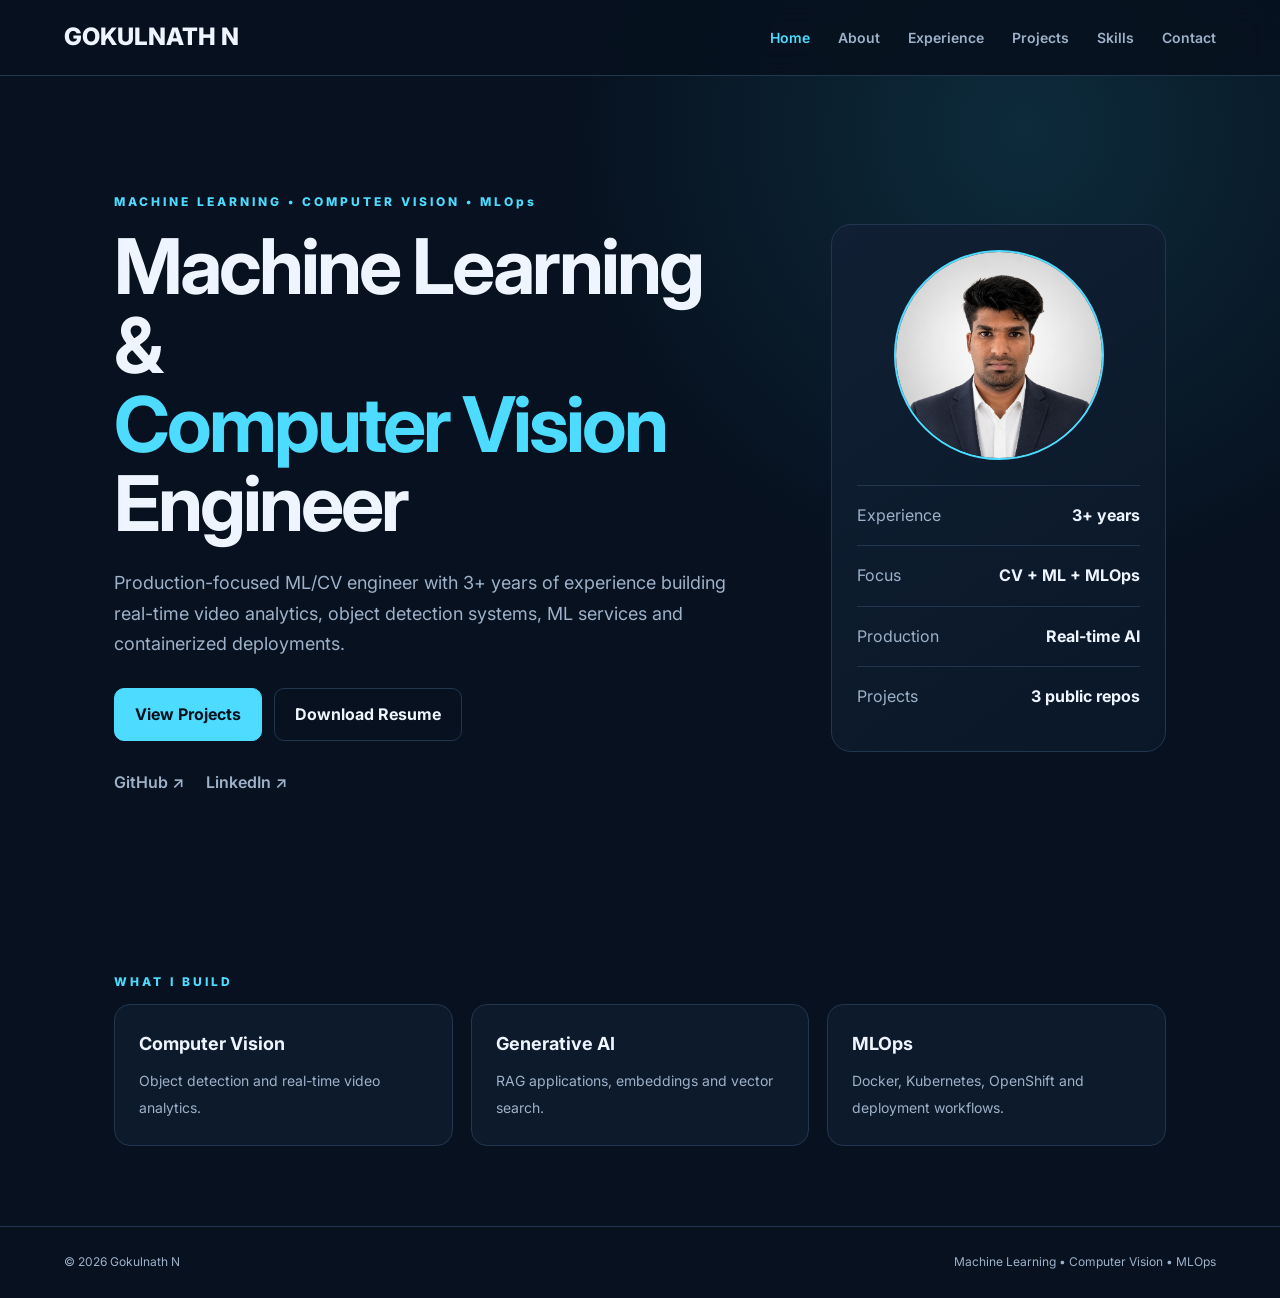
==== commit 696f1120: "error fix" ====
--- a/index.html
+++ b/index.html
@@ -1,3 +1,3 @@
 <!doctype html><html lang="en"><head><meta charset="utf-8"><meta name="viewport" content="width=device-width,initial-scale=1"><meta name="description" content="Gokulnath N - Machine Learning, Computer Vision and MLOps Engineer"><title>Gokulnath N | ML & Computer Vision Engineer</title><link rel="stylesheet" href="css/style.css"></head><body>
-<header><a class="logo" href="index.html">Gokulnath<span>.</span></a><button class="menu">☰</button><nav><a class="active" href="index.html">Home</a><a href="about.html">About</a><a href="experience.html">Experience</a><a href="projects.html">Projects</a><a href="skills.html">Skills</a><a href="contact.html">Contact</a></nav></header>
-<main><section class="hero"><div><p class="kicker">MACHINE LEARNING • COMPUTER VISION • MLOps</p><h1>Machine Learning &amp;<br><span>Computer Vision</span> Engineer</h1><p class="lead">Production-focused ML/CV engineer with 3+ years of experience building real-time video analytics, object detection systems, ML services and containerized deployments.</p><div class="actions"><a class="btn primary" href="projects.html">View Projects</a><a class="btn" href="resume/Gokulnath_Resume.pdf" download>Download Resume</a></div><div class="socials"><a href="https://github.com/GOKULNATH152" target="_blank" rel="noopener">GitHub ↗</a><a href="https://www.linkedin.com/in/gokulnath-n-b8690b247" target="_blank" rel="noopener">LinkedIn ↗</a></div></div><aside class="hero-card"><div class="photo"><img src="images/profile.jpg" alt="Gokulnath N"></div><div class="stat"><span>Experience</span><b>3+ years</b></div><div class="stat"><span>Focus</span><b>CV + ML + MLOps</b></div><div class="stat"><span>Production</span><b>Real-time AI</b></div><div class="stat"><span>Projects</span><b>3 public repos</b></div></aside></section><section class="section"><p class="kicker">WHAT I BUILD</p><div class="grid3"><div class="feature"><b>Computer Vision</b><span>Object detection and real-time video analytics.</span></div><div class="feature"><b>Generative AI</b><span>RAG applications, embeddings and vector search.</span></div><div class="feature"><b>MLOps</b><span>Docker, Kubernetes, OpenShift and deployment workflows.</span></div></div></section></main><footer>© 2026 Gokulnath N. <span>Machine Learning • Computer Vision • MLOps</span></footer><script src="js/script.js"></script></body></html>
+<header><a class="logo" href="index.html">GOKULNATH N<span></span></a><button class="menu">☰</button><nav><a class="active" href="index.html">Home</a><a href="about.html">About</a><a href="experience.html">Experience</a><a href="projects.html">Projects</a><a href="skills.html">Skills</a><a href="contact.html">Contact</a></nav></header>
+<main><section class="hero"><div><p class="kicker">MACHINE LEARNING • COMPUTER VISION • MLOps</p><h1>Machine Learning &amp;<br><span>Computer Vision</span> Engineer</h1><p class="lead">Production-focused ML/CV engineer with 3+ years of experience building real-time video analytics, object detection systems, ML services and containerized deployments.</p><div class="actions"><a class="btn primary" href="projects.html">View Projects</a><a class="btn" href="resume/Gokulnath_Resume.pdf" download>Download Resume</a></div><div class="socials"><a href="https://github.com/GOKULNATH152" target="_blank" rel="noopener">GitHub ↗</a><a href="https://www.linkedin.com/in/gokulnath-n-b8690b247" target="_blank" rel="noopener">LinkedIn ↗</a></div></div><aside class="hero-card"><div class="photo"><img src="images/profile.jpg" alt="Gokulnath N"></div><div class="stat"><span>Experience</span><b>3+ years</b></div><div class="stat"><span>Focus</span><b>CV + ML + MLOps</b></div><div class="stat"><span>Production</span><b>Real-time AI</b></div><div class="stat"><span>Projects</span><b>3 public repos</b></div></aside></section><section class="section"><p class="kicker">WHAT I BUILD</p><div class="grid3"><div class="feature"><b>Computer Vision</b><span>Object detection and real-time video analytics.</span></div><div class="feature"><b>Generative AI</b><span>RAG applications, embeddings and vector search.</span></div><div class="feature"><b>MLOps</b><span>Docker, Kubernetes, OpenShift and deployment workflows.</span></div></div></section></main><footer>© 2026 Gokulnath N <span>Machine Learning • Computer Vision • MLOps</span></footer><script src="js/script.js"></script></body></html>
